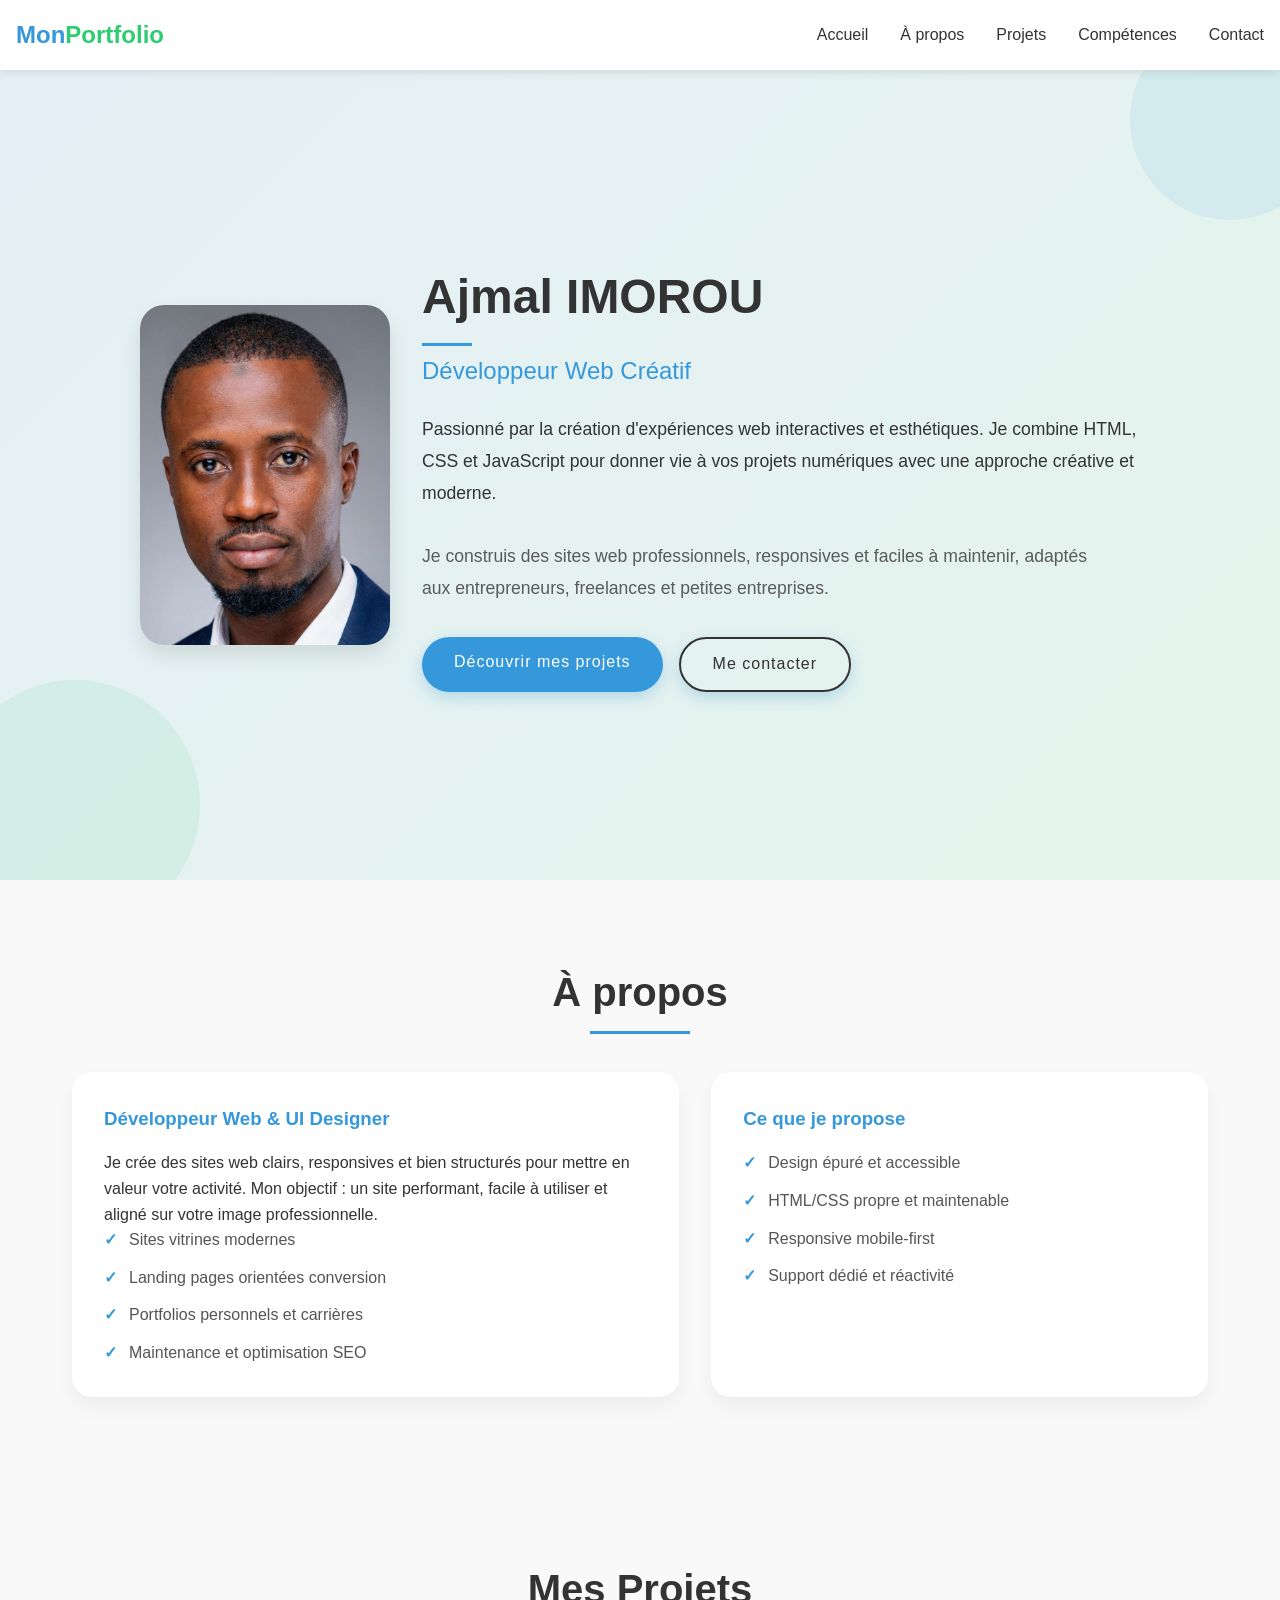
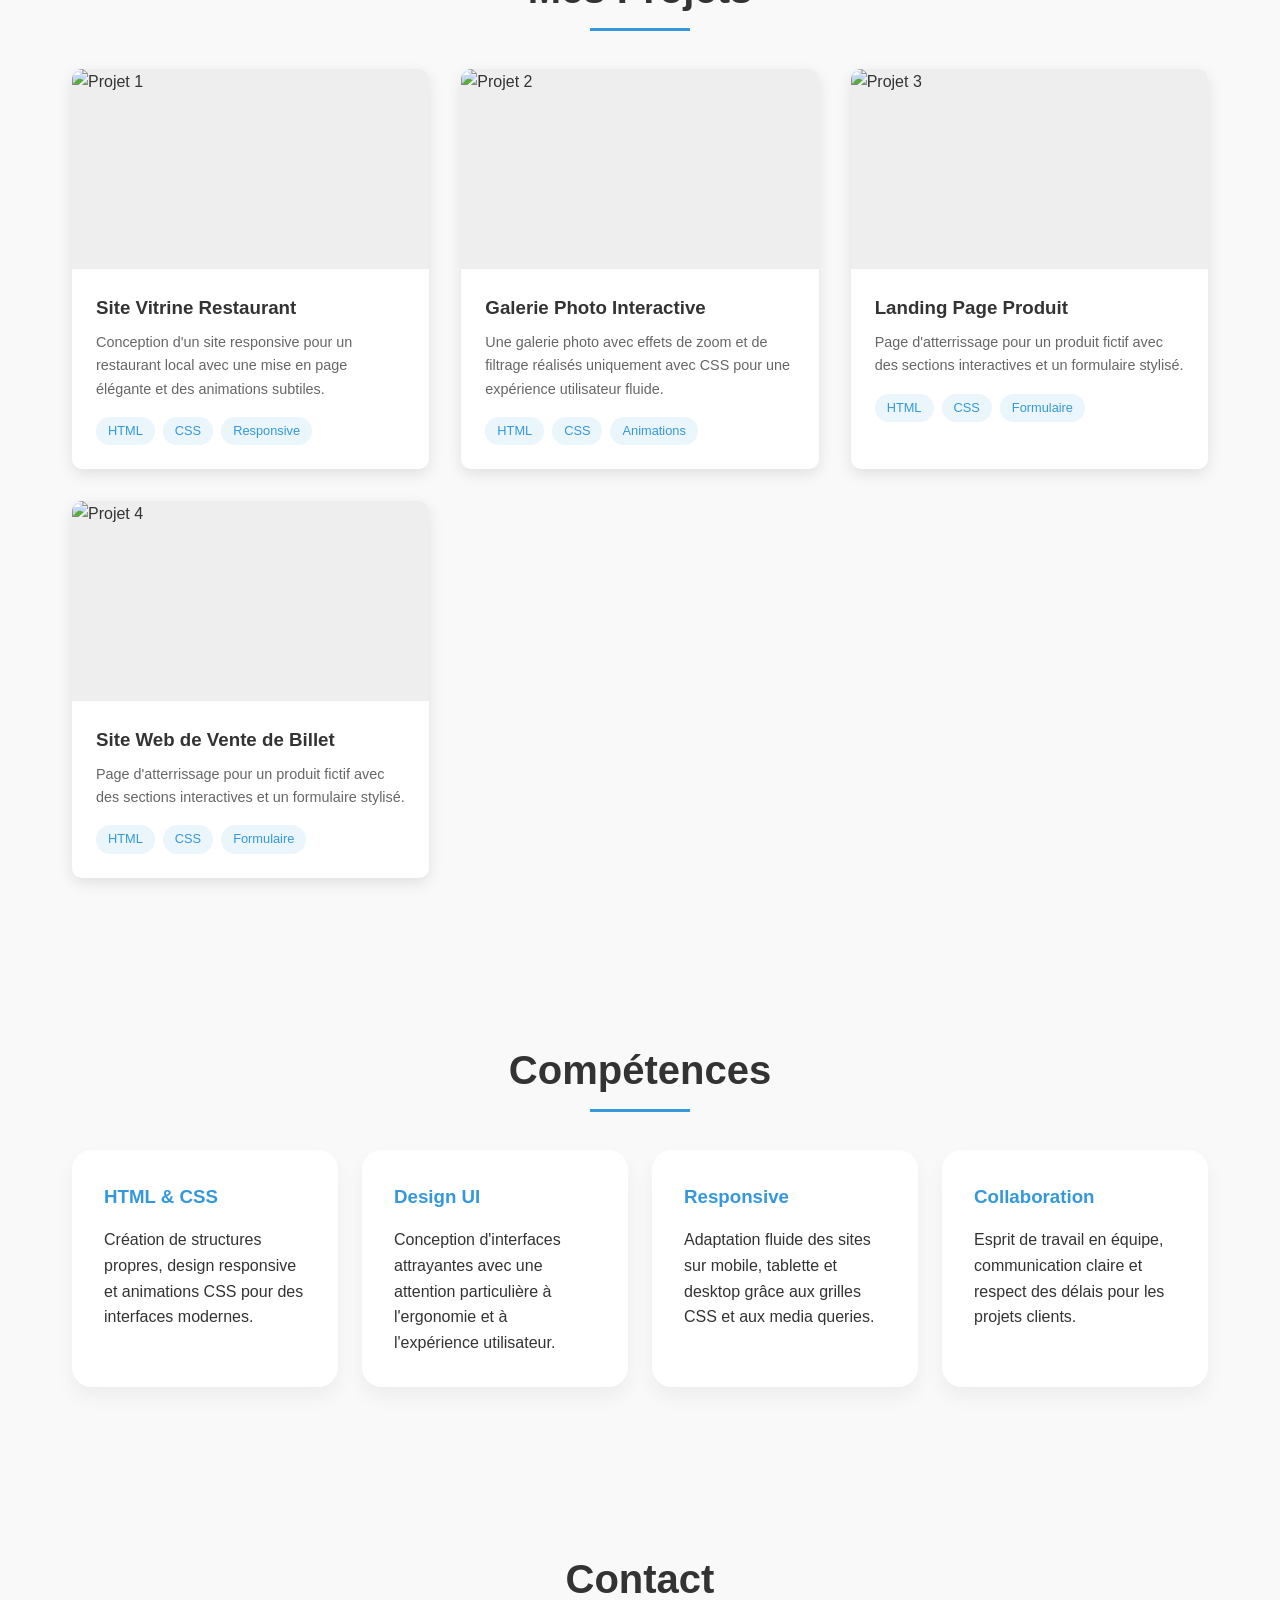
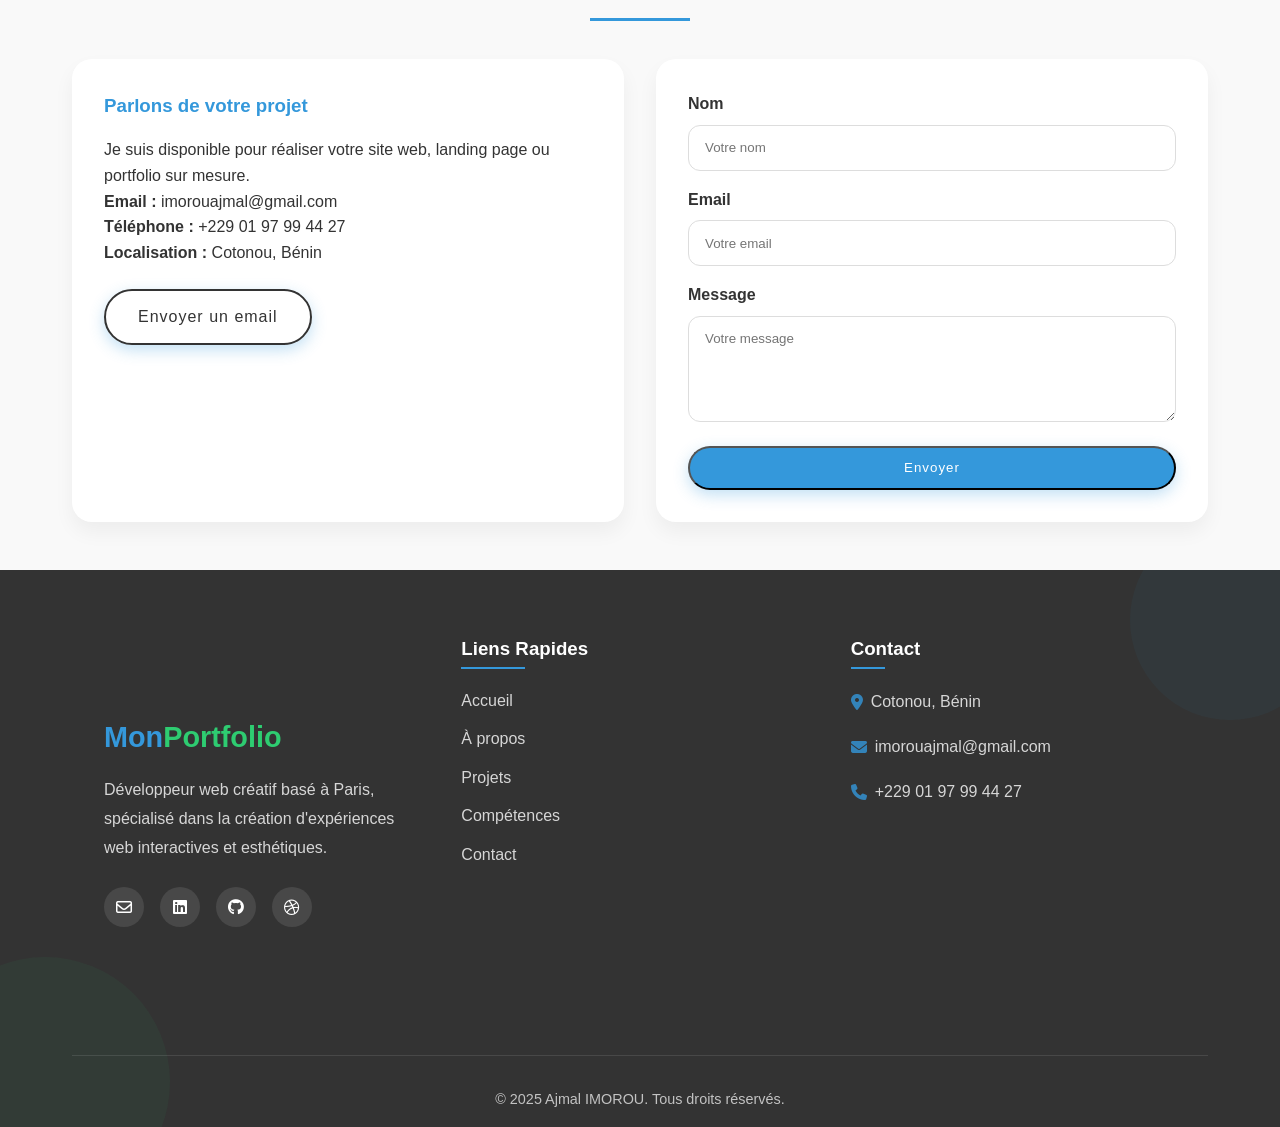
==== index.html @ 5fc483e9 "Rename homepage to index.html and update README" ====
<!DOCTYPE html>
<html lang="fr">
<head>
    <meta charset="UTF-8">
    <meta name="viewport" content="width=device-width, initial-scale=1.0">
    <title>Mon Portfolio Créatif</title>
    
<!-- Ajout des icônes Font Awesome pour les réseaux sociaux et le contact -->
<link rel="stylesheet" href="https://cdnjs.cloudflare.com/ajax/libs/font-awesome/6.4.0/css/all.min.css">
<link href="monportoFolio.css" rel="stylesheet" />

</head>
<body>
    <!-- En-tête du site -->
    <header>
        <div class="nav-container">
            <div class="logo">Mon<span>Portfolio</span></div>
            <button class="nav-toggle" aria-label="Ouvrir le menu" aria-expanded="false">
                <span></span>
                <span></span>
                <span></span>
            </button>
            <nav class="nav-menu">
                <ul>
                    <li><a href="#accueil">Accueil</a></li>
                    <li><a href="#apropos">À propos</a></li>
                    <li><a href="#projets">Projets</a></li>
                    <li><a href="#competences">Compétences</a></li>
                    <li><a href="#contact">Contact</a></li>
                </ul>
            </nav>
        </div>
      
    </header>

    <!-- Section Héro -->
    <section class="hero" id="accueil">
        <div class="profile-container">
            <div class="profile-image">
                <img src="Images/portraitaji.png" alt="Mon portrait">
            </div>
            <div class="profile-content">
                <h1>Ajmal IMOROU</h1>
                <h2>Développeur Web Créatif</h2>
                <p>Passionné par la création d'expériences web interactives et esthétiques. Je combine HTML, CSS et JavaScript pour donner vie à vos projets numériques avec une approche créative et moderne.</p>
                <p class="section-description">Je construis des sites web professionnels, responsives et faciles à maintenir, adaptés aux entrepreneurs, freelances et petites entreprises.</p>
                <div class="hero-buttons">
                    <a href="#projets" class="btn">Découvrir mes projets</a>
                    <a href="#contact" class="btn secondary">Me contacter</a>
                </div>
            </div>
        </div>
    </section>

    <!-- Section À propos -->
    <section class="about" id="apropos">
        <div class="section-title fade-in">
            <h2>À propos</h2>
        </div>
        <div class="about-grid fade-in">
            <div class="about-card">
                <h3>Développeur Web & UI Designer</h3>
                <p>Je crée des sites web clairs, responsives et bien structurés pour mettre en valeur votre activité. Mon objectif : un site performant, facile à utiliser et aligné sur votre image professionnelle.</p>
                <ul>
                    <li>Sites vitrines modernes</li>
                    <li>Landing pages orientées conversion</li>
                    <li>Portfolios personnels et carrières</li>
                    <li>Maintenance et optimisation SEO</li>
                </ul>
            </div>
            <div class="about-card">
                <h3>Ce que je propose</h3>
                <ul>
                    <li>Design épuré et accessible</li>
                    <li>HTML/CSS propre et maintenable</li>
                    <li>Responsive mobile-first</li>
                    <li>Support dédié et réactivité</li>
                </ul>
            </div>
        </div>
    </section>

    <!-- Section Projets -->
    <section class="projects" id="projets">
        <div class="section-title fade-in">
            <h2>Mes Projets</h2>
        </div>
        <div class="project-grid">
            <!-- Projet 1 -->
            <div class="project-card fade-in">
                <div class="project-image">
                    <img src="https://via.placeholder.com/400x200" alt="Projet 1">
                    <div class="project-overlay">
                        <a href="#" class="project-link">Voir le projet</a>
                    </div>
                </div>
                <div class="project-content">
                    <h3>Site Vitrine Restaurant</h3>
                    <p>Conception d'un site responsive pour un restaurant local avec une mise en page élégante et des animations subtiles.</p>
                    <div class="project-tags">
                        <span class="project-tag">HTML</span>
                        <span class="project-tag">CSS</span>
                        <span class="project-tag">Responsive</span>
                    </div>
                </div>
            </div>
            
            <!-- Projet 2 -->
            <div class="project-card fade-in">
                <div class="project-image">
                    <img src="https://via.placeholder.com/400x200" alt="Projet 2">
                    <div class="project-overlay">
                        <a href="#" class="project-link">Voir le projet</a>
                    </div>
                </div>
                <div class="project-content">
                    <h3>Galerie Photo Interactive</h3>
                    <p>Une galerie photo avec effets de zoom et de filtrage réalisés uniquement avec CSS pour une expérience utilisateur fluide.</p>
                    <div class="project-tags">
                        <span class="project-tag">HTML</span>
                        <span class="project-tag">CSS</span>
                        <span class="project-tag">Animations</span>
                    </div>
                </div>
            </div>
            
            <!-- Projet 3 -->
            <div class="project-card fade-in">
                <div class="project-image">
                    <img src="https://via.placeholder.com/400x200" alt="Projet 3">
                    <div class="project-overlay">
                        <a href="#" class="project-link">Voir le projet</a>
                    </div>
                </div>
                <div class="project-content">
                    <h3>Landing Page Produit</h3>
                    <p>Page d'atterrissage pour un produit fictif avec des sections interactives et un formulaire stylisé.</p>
                    <div class="project-tags">
                        <span class="project-tag">HTML</span>
                        <span class="project-tag">CSS</span>
                        <span class="project-tag">Formulaire</span>
                    </div>
                </div>
            </div>
             <!-- Projet 4 -->
             <div class="project-card fade-in">
                <div class="project-image">
                    <img src="https://via.placeholder.com/400x200" alt="Projet 4">
                    <div class="project-overlay">
                        <a href="#" class="project-link">Voir le projet</a>
                    </div>
                </div>
                <div class="project-content">
                    <h3>Site Web de Vente de Billet</h3>
                    <p>Page d'atterrissage pour un produit fictif avec des sections interactives et un formulaire stylisé.</p>
                    <div class="project-tags">
                        <span class="project-tag">HTML</span>
                        <span class="project-tag">CSS</span>
                        <span class="project-tag">Formulaire</span>
                    </div>
                </div>
            </div>
        </div>
    </section>

    <!-- Section Compétences -->
    <section class="skills" id="competences">
        <div class="section-title fade-in">
            <h2>Compétences</h2>
        </div>
        <div class="skills-grid">
            <div class="skill-card fade-in">
                <h3>HTML & CSS</h3>
                <p>Création de structures propres, design responsive et animations CSS pour des interfaces modernes.</p>
            </div>
            <div class="skill-card fade-in">
                <h3>Design UI</h3>
                <p>Conception d'interfaces attrayantes avec une attention particulière à l'ergonomie et à l'expérience utilisateur.</p>
            </div>
            <div class="skill-card fade-in">
                <h3>Responsive</h3>
                <p>Adaptation fluide des sites sur mobile, tablette et desktop grâce aux grilles CSS et aux media queries.</p>
            </div>
            <div class="skill-card fade-in">
                <h3>Collaboration</h3>
                <p>Esprit de travail en équipe, communication claire et respect des délais pour les projets clients.</p>
            </div>
        </div>
    </section>

    <!-- Section Contact -->
    <section class="contact-section" id="contact">
        <div class="section-title fade-in">
            <h2>Contact</h2>
        </div>
        <div class="contact-grid">
            <div class="contact-info fade-in">
                <h3>Parlons de votre projet</h3>
                <p>Je suis disponible pour réaliser votre site web, landing page ou portfolio sur mesure.</p>
                <p><strong>Email :</strong> imorouajmal@gmail.com</p>
                <p><strong>Téléphone :</strong> +229 01 97 99 44 27</p>
                <p><strong>Localisation :</strong> Cotonou, Bénin</p>
                <a href="mailto:imorouajmal@gmail.com" class="btn secondary contact-link">Envoyer un email</a>
            </div>
            <form class="contact-form fade-in" action="mailto:imorouajmal@gmail.com" method="post" enctype="text/plain">
                <div class="form-group">
                    <label for="name">Nom</label>
                    <input type="text" id="name" name="name" placeholder="Votre nom">
                </div>
                <div class="form-group">
                    <label for="email">Email</label>
                    <input type="email" id="email" name="email" placeholder="Votre email">
                </div>
                <div class="form-group">
                    <label for="message">Message</label>
                    <textarea id="message" name="message" rows="5" placeholder="Votre message"></textarea>
                </div>
                <button type="submit" class="btn">Envoyer</button>
            </form>
        </div>
    </section>

    <!-- Footer -->
<footer class="footer">
    <div class="footer-container">
        <div class="footer-content">
            <div class="footer-section about">
                <div class="logo footer-logo">Mon<span>Portfolio</span></div>
                <p>Développeur web créatif basé à Paris, spécialisé dans la création d'expériences web interactives et esthétiques.</p>
                <div class="social-icons">
                    <a href="#" class="social-icon"><i class="far fa-envelope"></i></a>
                    <a href="#" class="social-icon"><i class="fab fa-linkedin"></i></a>
                    <a href="#" class="social-icon"><i class="fab fa-github"></i></a>
                    <a href="#" class="social-icon"><i class="fab fa-dribbble"></i></a>
                </div>
            </div>
            
            <div class="footer-section links">
                <h3>Liens Rapides</h3>
                <ul>
                    <li><a href="#accueil">Accueil</a></li>
                    <li><a href="#apropos">À propos</a></li>
                    <li><a href="#projets">Projets</a></li>
                    <li><a href="#competences">Compétences</a></li>
                    <li><a href="#contact">Contact</a></li>
                </ul>
            </div>
            
            <div class="footer-section contact">
                <h3>Contact</h3>
                <p><i class="fas fa-map-marker-alt"></i> Cotonou, Bénin</p>
                <p><i class="fas fa-envelope"></i> imorouajmal@gmail.com</p>
                <p><i class="fas fa-phone"></i> +229 01 97 99 44 27</p>
            </div>
        </div>
        
        <div class="footer-bottom">
            <p>&copy; 2025 Ajmal IMOROU. Tous droits réservés.</p>
        </div>
    </div>
</footer>

<script>
    const navToggle = document.querySelector('.nav-toggle');
    const navMenu = document.querySelector('.nav-menu');

    navToggle.addEventListener('click', () => {
        const isOpen = navMenu.classList.toggle('open');
        navToggle.setAttribute('aria-expanded', String(isOpen));
    });
</script>

</body>
</html>
---- monportoFolio.css ----
/* Variables CSS pour la cohérence des couleurs et espacements */
        :root {
            --couleur-primaire: #3498db;
            --couleur-secondaire: #2ecc71;
            --couleur-accent: #e74c3c;
            --couleur-texte: #333333;
            --couleur-fond: #f9f9f9;
            --couleur-fond-alt: #ffffff;
            --espacement: 1rem;
            --transition-standard: all 0.3s ease;
        }

        html {
            scroll-behavior: smooth;
        }

        /* Styles de base */
        * {
            margin: 0;
            padding: 0;
            box-sizing: border-box;
        }

        body {
            font-family: 'Segoe UI', Tahoma, Geneva, Verdana, sans-serif;
            color: var(--couleur-texte);
            background-color: var(--couleur-fond);
            line-height: 1.6;
        }
        
        /* En-tête et navigation */
        header {
            background-color: var(--couleur-fond-alt);
            box-shadow: 0 2px 10px rgba(0,0,0,0.1);
            position: sticky;
            top: 0;
            z-index: 100;
        }

        .nav-container {
            max-width: 2000px;
            margin: 0 auto;
            display: flex;
            justify-content: space-between;
            align-items: center;
            padding: 1rem;
        }

        .logo {
            font-size: 1.5rem;
            font-weight: bold;
            color: var(--couleur-primaire);
        }

        .logo span {
            color: var(--couleur-secondaire);
        }

        nav ul {
            display: flex;
            list-style: none;
            gap: 2rem;
        }

        nav a {
            text-decoration: none;
            color: var(--couleur-texte);
            font-weight: 500;
            position: relative;
            padding-bottom: 0.25rem;
        }

        nav a::after {
            content: '';
            position: absolute;
            left: 0;
            bottom: 0;
            width: 0;
            height: 2px;
            background-color: var(--couleur-primaire);
            transition: var(--transition-standard);
        }

        nav a:hover::after {
            width: 100%;
        }

        .nav-toggle {
            display: none;
            border: none;
            background: transparent;
            cursor: pointer;
            gap: 5px;
            padding: 0.5rem;
            align-items: center;
            justify-content: center;
            flex-direction: column;
        }

        .nav-toggle span {
            display: block;
            width: 24px;
            height: 2px;
            background-color: var(--couleur-texte);
            transition: transform 0.3s ease, opacity 0.3s ease;
        }

        .nav-menu ul {
            display: flex;
            gap: 2rem;
        }

        @media (max-width: 768px) {
            .nav-container {
                flex-direction: row;
                align-items: center;
                justify-content: space-between;
                gap: 0;
                padding: 1rem;
                position: relative;
                z-index: 10;
            }

            .nav-toggle {
                display: flex;
            }

            .nav-menu {
                position: absolute;
                top: 100%;
                left: 0;
                width: 100%;
                background-color: var(--couleur-fond-alt);
                box-shadow: 0 10px 30px rgba(0,0,0,0.08);
                border-bottom-left-radius: 20px;
                border-bottom-right-radius: 20px;
                overflow: hidden;
                transform-origin: top;
                display: none;
            }

            .nav-menu.open {
                display: block;
            }

            .nav-menu ul {
                display: flex;
                flex-direction: column;
                gap: 0.75rem;
                width: 100%;
                margin: 0;
                padding: 1rem 1.25rem 1.25rem;
            }

            nav a {
                display: block;
                padding: 0.75rem 0;
                width: 100%;
            }
        }
       
        
        /* Section héro */
        .hero {
            display: flex;
            flex-direction: column;
            align-items: center;
            justify-content: center;
            text-align: center;
            min-height: 90vh;
            padding: 2rem;
            background: linear-gradient(135deg, rgba(52, 152, 219, 0.1), rgba(46, 204, 113, 0.1));
            position: relative;
            overflow: hidden;
        }

        .hero::before {
            content: '';
            position: absolute;
            top: -50px;
            right: -50px;
            width: 200px;
            height: 200px;
            border-radius: 50%;
            background-color: rgba(52, 152, 219, 0.1);
            z-index: -1;
        }

        .hero::after {
            content: '';
            position: absolute;
            bottom: -50px;
            left: -50px;
            width: 250px;
            height: 250px;
            border-radius: 50%;
            background-color: rgba(46, 204, 113, 0.1);
            z-index: -1;
        }

        .profile-container {
            display: flex;
            flex-direction: column;
            align-items: center;
            gap: 2rem;
            max-width: 1000px;
            margin: 0 auto;
        }

        @media (min-width: 768px) {
            .profile-container {
                flex-direction: row;
                text-align: left;
            }
        }

        .profile-image {
            width: 250px;
            height: 340px;
            border-radius: 24px;
            background-color: var(--couleur-fond-alt);
            box-shadow: 0 10px 20px rgba(0,0,0,0.1);
            position: relative;
            overflow: hidden;
            transition: var(--transition-standard);
        }

        .profile-image:hover {
            transform: translateY(-5px);
            box-shadow: 0 15px 30px rgba(0,0,0,0.15);
        }

        .profile-image img {
            width: 100%;
            height: 100%;
            object-fit: cover;
            object-position: center top;
            image-rendering: -webkit-optimize-contrast;
            image-rendering: crisp-edges;
        }

        .hero-buttons {
            display: flex;
            flex-wrap: wrap;
            gap: 1rem;
            margin-top: 1.5rem;
        }

        .btn.secondary {
            background-color: transparent;
            color: var(--couleur-texte);
            border: 2px solid var(--couleur-texte);
        }

        .btn.secondary:hover {
            background-color: var(--couleur-primaire);
            color: white;
        }

        .contact-link {
            display: inline-flex;
            align-items: center;
            justify-content: center;
            margin-top: 1.5rem;
            padding: 0.9rem 1.5rem;
        }

        .section-description {
            max-width: 680px;
            margin: 1rem 0 0;
            color: #5a5a5a;
            line-height: 1.8;
        }

        .profile-content {
            flex: 1;
        }

        .profile-content h1 {
            font-size: 3rem;
            margin-bottom: 1rem;
            color: var(--couleur-texte);
            position: relative;
            display: inline-block;
        }

        .profile-content h1::after {
            content: '';
            position: absolute;
            width: 50px;
            height: 3px;
            background-color: var(--couleur-primaire);
            bottom: -10px;
            left: 0;
        }

        .profile-content h2 {
            font-size: 1.5rem;
            color: var(--couleur-primaire);
            margin-bottom: 1.5rem;
            font-weight: 500;
        }

        .profile-content p {
            margin-bottom: 2rem;
            font-size: 1.1rem;
            line-height: 1.8;
        }

        .btn {
            display: inline-block;
            padding: 0.8rem 2rem;
            background-color: var(--couleur-primaire);
            color: white;
            text-decoration: none;
            border-radius: 50px;
            font-weight: 500;
            letter-spacing: 1px;
            box-shadow: 0 5px 15px rgba(52, 152, 219, 0.3);
            transition: var(--transition-standard);
            position: relative;
            overflow: hidden;
            z-index: 1;
        }

        .btn::before {
            content: '';
            position: absolute;
            top: 0;
            left: 0;
            width: 0%;
            height: 100%;
            background-color: var(--couleur-secondaire);
            transition: var(--transition-standard);
            z-index: -1;
        }

        .btn:hover {
            box-shadow: 0 8px 25px rgba(46, 204, 113, 0.4);
        }

        .btn:hover::before {
            width: 100%;
        }

        .about {
            padding: 5rem 2rem;
            max-width: 1200px;
            margin: 0 auto;
        }

        .about-grid {
            display: grid;
            grid-template-columns: 1.1fr 0.9fr;
            gap: 2rem;
            align-items: stretch;
        }

        .about-card {
            background-color: var(--couleur-fond-alt);
            padding: 2rem;
            border-radius: 20px;
            box-shadow: 0 10px 20px rgba(0,0,0,0.05);
        }

        .about-card h3 {
            margin-bottom: 1rem;
            color: var(--couleur-primaire);
        }

        .about-card ul {
            list-style: none;
            margin: 0;
            padding: 0;
            display: grid;
            gap: 0.75rem;
        }

        .about-card li {
            display: flex;
            align-items: center;
            gap: 0.75rem;
            color: #555;
            line-height: 1.6;
        }

        .about-card li::before {
            content: '✓';
            color: var(--couleur-primaire);
            font-weight: 700;
        }

        /* Section Projets */
        .projects {
            padding: 5rem 2rem;
            max-width: 1200px;
            margin: 0 auto;
        }

        .section-title {
            text-align: center;
            margin-bottom: 3rem;
            position: relative;
        }

        .section-title h2 {
            font-size: 2.5rem;
            color: var(--couleur-texte);
            display: inline-block;
        }

        .section-title::after {
            content: '';
            position: absolute;
            width: 100px;
            height: 3px;
            background-color: var(--couleur-primaire);
            bottom: -10px;
            left: 50%;
            transform: translateX(-50%);
        }

        .project-grid {
            display: grid;
            grid-template-columns: repeat(auto-fill, minmax(300px, 1fr));
            gap: 2rem;
        }

        .project-card {
            background-color: var(--couleur-fond-alt);
            border-radius: 10px;
            overflow: hidden;
            box-shadow: 0 5px 15px rgba(0,0,0,0.1);
            transition: var(--transition-standard);
            position: relative;
        }

        .project-card:hover {
            transform: translateY(-10px);
            box-shadow: 0 15px 30px rgba(0,0,0,0.15);
        }

        .project-image {
            height: 200px;
            background-color: #eee;
            position: relative;
            overflow: hidden;
        }

        .project-image img {
            width: 100%;
            height: 100%;
            object-fit: cover;
            transition: var(--transition-standard);
        }

        .project-card:hover .project-image img {
            transform: scale(1.1);
        }

        .project-overlay {
            position: absolute;
            top: 0;
            left: 0;
            width: 100%;
            height: 100%;
            background-color: rgba(52, 152, 219, 0.8);
            display: flex;
            justify-content: center;
            align-items: center;
            opacity: 0;
            transition: var(--transition-standard);
        }

        .project-card:hover .project-overlay {
            opacity: 1;
        }

        .project-link {
            color: white;
            text-decoration: none;
            font-weight: bold;
            text-transform: uppercase;
            letter-spacing: 1px;
            border: 2px solid white;
            padding: 0.5rem 1rem;
            border-radius: 50px;
            transform: translateY(20px);
            transition: var(--transition-standard);
        }

        .project-card:hover .project-link {
            transform: translateY(0);
        }

        .project-content {
            padding: 1.5rem;
        }

        .project-content h3 {
            margin-bottom: 0.5rem;
            color: var(--couleur-texte);
        }

        .project-content p {
            color: #666;
            font-size: 0.9rem;
        }

        .project-tags {
            margin-top: 1rem;
            display: flex;
            flex-wrap: wrap;
            gap: 0.5rem;
        }

        .project-tag {
            background-color: rgba(52, 152, 219, 0.1);
            color: var(--couleur-primaire);
            padding: 0.25rem 0.75rem;
            border-radius: 50px;
            font-size: 0.8rem;
        }

        .skills {
            padding: 5rem 2rem;
            max-width: 1200px;
            margin: 0 auto;
        }

        .skills-grid {
            display: grid;
            gap: 1.5rem;
            grid-template-columns: repeat(auto-fit, minmax(240px, 1fr));
        }

        .skill-card {
            background-color: var(--couleur-fond-alt);
            padding: 2rem;
            border-radius: 20px;
            box-shadow: 0 10px 20px rgba(0,0,0,0.05);
            transition: var(--transition-standard);
        }

        .skill-card:hover {
            transform: translateY(-5px);
            box-shadow: 0 15px 30px rgba(0,0,0,0.1);
        }

        .skill-card h3 {
            margin-bottom: 1rem;
            color: var(--couleur-primaire);
        }

        .contact-section {
            padding: 5rem 2rem 3rem;
            max-width: 1200px;
            margin: 0 auto;
        }

        .contact-grid {
            display: grid;
            gap: 2rem;
            grid-template-columns: 1fr 1fr;
        }

        .contact-info,
        .contact-form {
            background-color: var(--couleur-fond-alt);
            padding: 2rem;
            border-radius: 20px;
            box-shadow: 0 10px 20px rgba(0,0,0,0.05);
        }

        .contact-info h3 {
            margin-bottom: 1rem;
            color: var(--couleur-primaire);
        }

        .contact-form .form-group {
            display: flex;
            flex-direction: column;
            gap: 0.5rem;
            margin-bottom: 1rem;
        }

        .contact-form label {
            font-weight: 600;
            color: var(--couleur-texte);
        }

        .contact-form input,
        .contact-form textarea {
            width: 100%;
            padding: 0.9rem 1rem;
            border: 1px solid #ddd;
            border-radius: 12px;
            font-family: inherit;
            resize: vertical;
            transition: var(--transition-standard);
        }

        .contact-form input:focus,
        .contact-form textarea:focus {
            outline: none;
            border-color: var(--couleur-primaire);
            box-shadow: 0 0 0 4px rgba(52, 152, 219, 0.12);
        }

        .contact-form button {
            width: 100%;
            margin-top: 0.5rem;
        }

        @media (max-width: 900px) {
            .about-grid,
            .contact-grid {
                grid-template-columns: 1fr;
            }

            .profile-content {
                text-align: center;
            }

            .hero-buttons {
                justify-content: center;
            }

            nav ul {
                gap: 1rem;
            }

            .nav-container {
                padding: 1rem;
            }
        }

        /* Animation au défilement (simulation) */
        .fade-in {
            opacity: 0;
            transform: translateY(30px);
            animation: fadeIn 1s forwards;
            animation-delay: 0.3s;
        }

        @keyframes fadeIn {
            from {
                opacity: 0;
                transform: translateY(30px);
            }
            to {
                opacity: 1;
                transform: translateY(0);
            }
        }

        /* Ajouter ici d'autres sections comme compétences, contact, etc. */
    /* Styles pour le footer */
    .footer {
        background-color: var(--couleur-texte);
        color: #fff;
        padding: 4rem 0 1rem;
        position: relative;
        overflow: hidden;
    }

    .footer::before {
        content: '';
        position: absolute;
        top: -50px;
        right: -50px;
        width: 200px;
        height: 200px;
        border-radius: 50%;
        background-color: rgba(52, 152, 219, 0.05);
        z-index: 0;
    }

    .footer::after {
        content: '';
        position: absolute;
        bottom: -80px;
        left: -80px;
        width: 250px;
        height: 250px;
        border-radius: 50%;
        background-color: rgba(46, 204, 113, 0.05);
        z-index: 0;
    }

    .footer-container {
        max-width: 1200px;
        margin: 0 auto;
        padding: 0 2rem;
        position: relative;
        z-index: 1;
    }

    .footer-content {
        display: grid;
        grid-template-columns: repeat(auto-fit, minmax(250px, 1fr));
        gap: 2rem;
        margin-bottom: 3rem;
    }

    .footer-section h3 {
        color: #fff;
        margin-bottom: 1.5rem;
        position: relative;
        display: inline-block;
    }

    .footer-section h3::after {
        content: '';
        position: absolute;
        width: 50%;
        height: 2px;
        background-color: var(--couleur-primaire);
        bottom: -5px;
        left: 0;
    }

    .footer-logo {
        font-size: 1.8rem;
        margin-bottom: 1rem;
    }

    .footer-section p {
        margin-bottom: 1rem;
        opacity: 0.8;
        line-height: 1.8;
    }

    .social-icons {
        display: flex;
        gap: 1rem;
        margin-top: 1.5rem;
    }

    .social-icon {
        display: flex;
        align-items: center;
        justify-content: center;
        width: 40px;
        height: 40px;
        background-color: rgba(255, 255, 255, 0.1);
        border-radius: 50%;
        color: #fff;
        text-decoration: none;
        transition: var(--transition-standard);
    }

    .social-icon:hover {
        background-color: var(--couleur-primaire);
        transform: translateY(-5px);
    }

    .footer-section.links ul {
        list-style: none;
    }

    .footer-section.links a {
        color: #fff;
        text-decoration: none;
        opacity: 0.8;
        transition: var(--transition-standard);
        display: block;
        margin-bottom: 0.8rem;
    }

    .footer-section.links a:hover {
        opacity: 1;
        color: var(--couleur-primaire);
        transform: translateX(5px);
    }

    .footer-section.contact p {
        display: flex;
        align-items: center;
        gap: 0.5rem;
    }

    .footer-section.contact i {
        color: var(--couleur-primaire);
    }

    .footer-bottom {
        text-align: center;
        padding-top: 2rem;
        border-top: 1px solid rgba(255, 255, 255, 0.1);
    }

    .footer-bottom p {
        opacity: 0.7;
        font-size: 0.9rem;
    }

    @media (max-width: 768px) {
        .footer-content {
            grid-template-columns: 1fr;
        }
    }
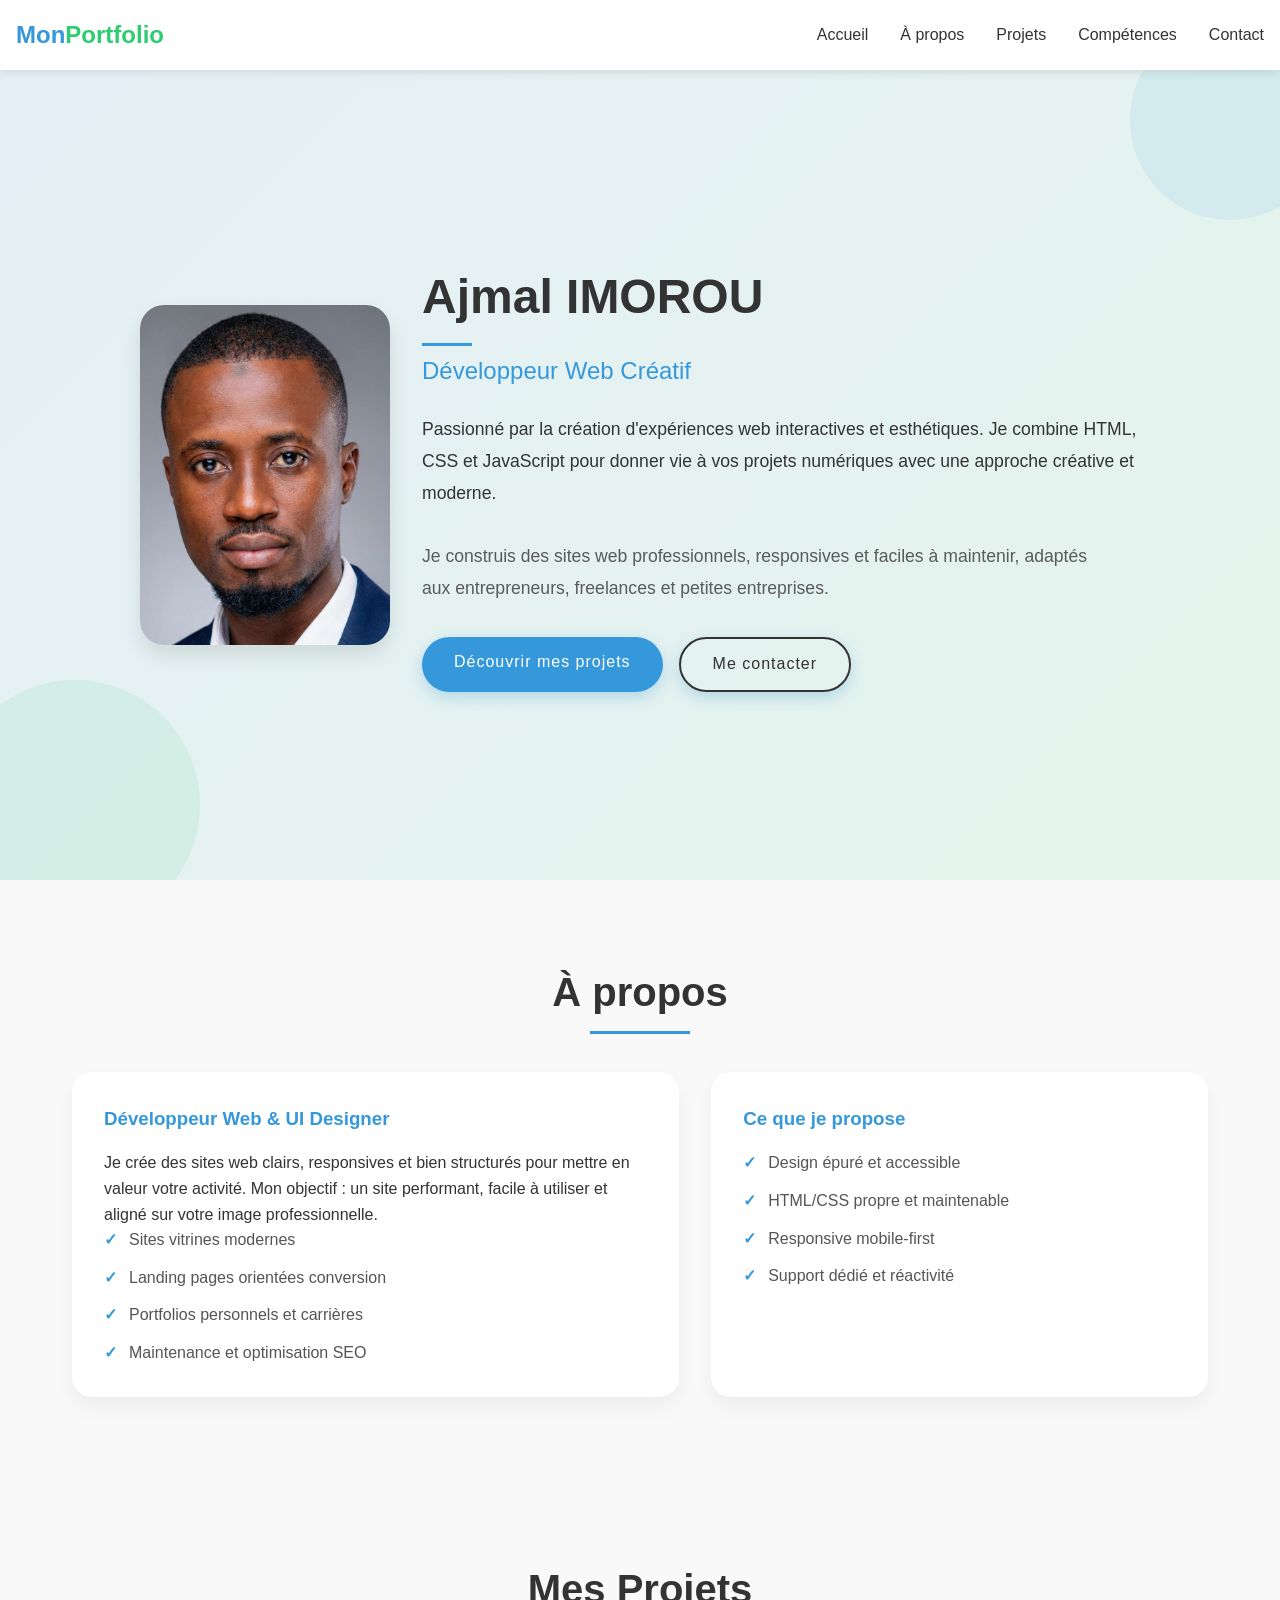
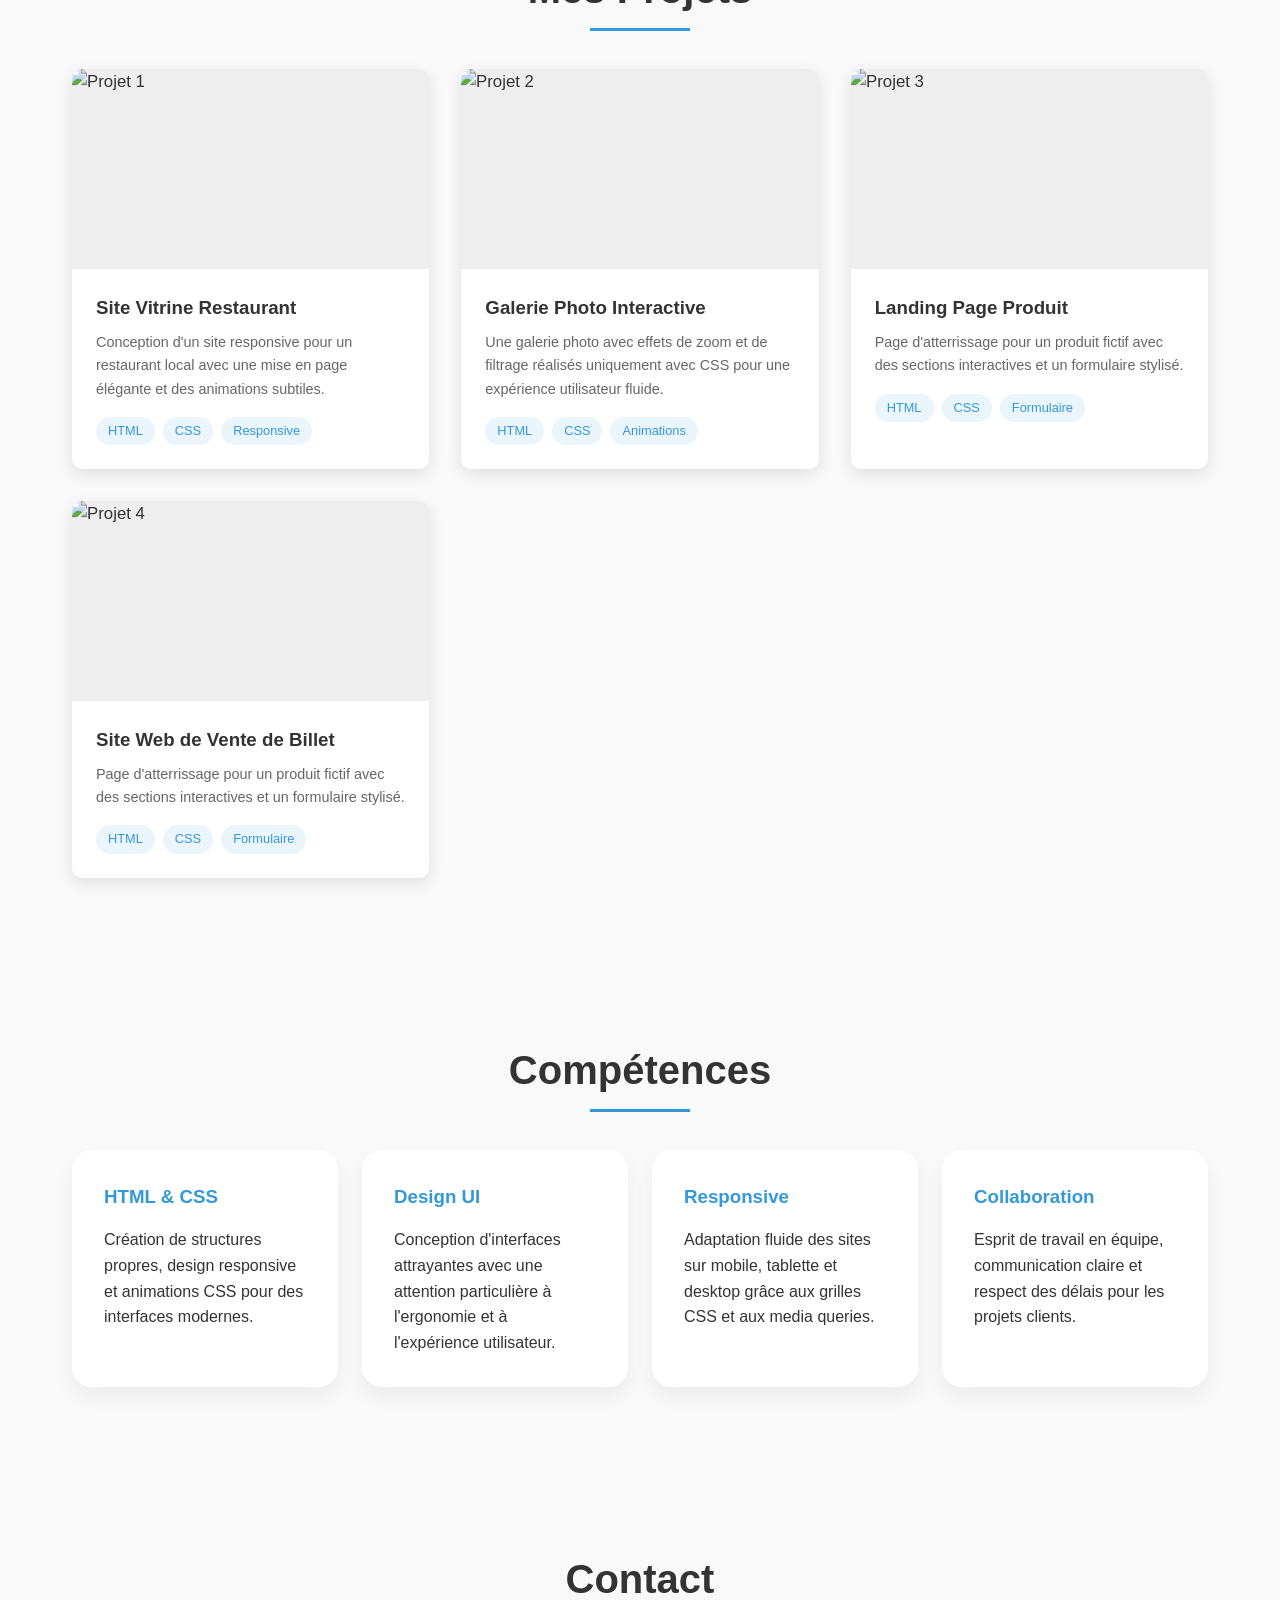
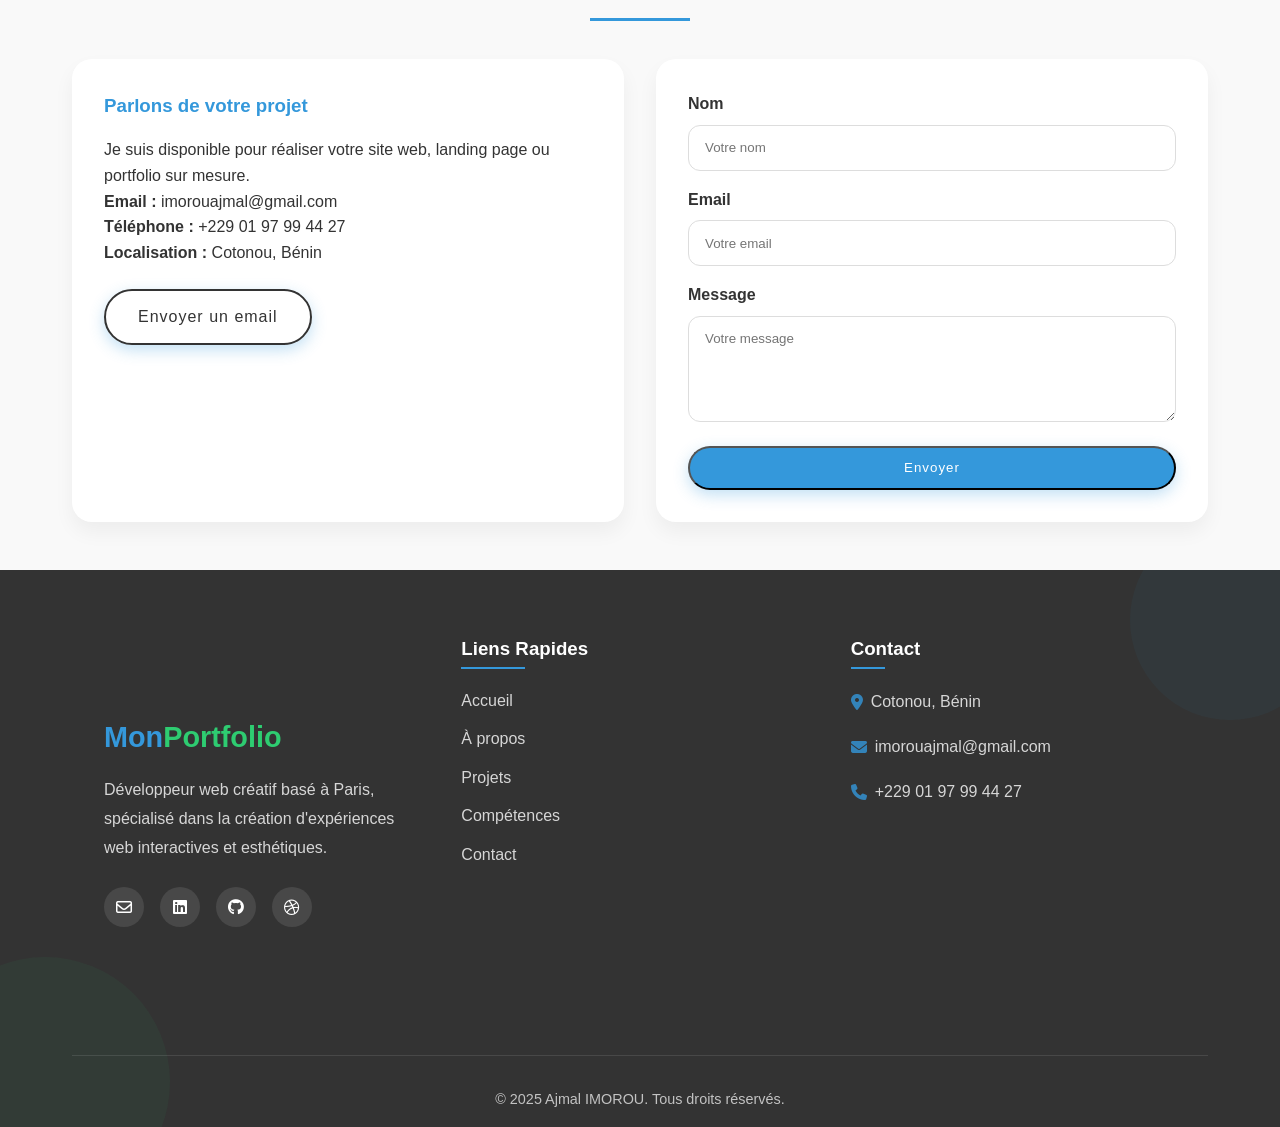
==== commit 428162c9: "Add animated placeholder images for projects (picsum)" ====
--- a/index.html
+++ b/index.html
@@ -89,7 +89,7 @@
             <!-- Projet 1 -->
             <div class="project-card fade-in">
                 <div class="project-image">
-                    <img src="https://via.placeholder.com/400x200" alt="Projet 1">
+                    <img src="https://picsum.photos/seed/p1/800/450" alt="Projet 1">
                     <div class="project-overlay">
                         <a href="#" class="project-link">Voir le projet</a>
                     </div>
@@ -108,7 +108,7 @@
             <!-- Projet 2 -->
             <div class="project-card fade-in">
                 <div class="project-image">
-                    <img src="https://via.placeholder.com/400x200" alt="Projet 2">
+                    <img src="https://picsum.photos/seed/p2/800/450" alt="Projet 2">
                     <div class="project-overlay">
                         <a href="#" class="project-link">Voir le projet</a>
                     </div>
@@ -127,7 +127,7 @@
             <!-- Projet 3 -->
             <div class="project-card fade-in">
                 <div class="project-image">
-                    <img src="https://via.placeholder.com/400x200" alt="Projet 3">
+                    <img src="https://picsum.photos/seed/p3/800/450" alt="Projet 3">
                     <div class="project-overlay">
                         <a href="#" class="project-link">Voir le projet</a>
                     </div>
@@ -145,7 +145,7 @@
              <!-- Projet 4 -->
              <div class="project-card fade-in">
                 <div class="project-image">
-                    <img src="https://via.placeholder.com/400x200" alt="Projet 4">
+                    <img src="https://picsum.photos/seed/p4/800/450" alt="Projet 4">
                     <div class="project-overlay">
                         <a href="#" class="project-link">Voir le projet</a>
                     </div>
--- a/monportoFolio.css
+++ b/monportoFolio.css
@@ -453,11 +453,18 @@
             height: 100%;
             object-fit: cover;
             transition: var(--transition-standard);
+                    transform: scale(1.05);
+                    animation: pan 8s infinite alternate linear;
         }
 
         .project-card:hover .project-image img {
             transform: scale(1.1);
         }
+
+                @keyframes pan {
+                    from { transform: scale(1.05) translateY(0); }
+                    to { transform: scale(1.12) translateY(-6%); }
+                }
 
         .project-overlay {
             position: absolute;
